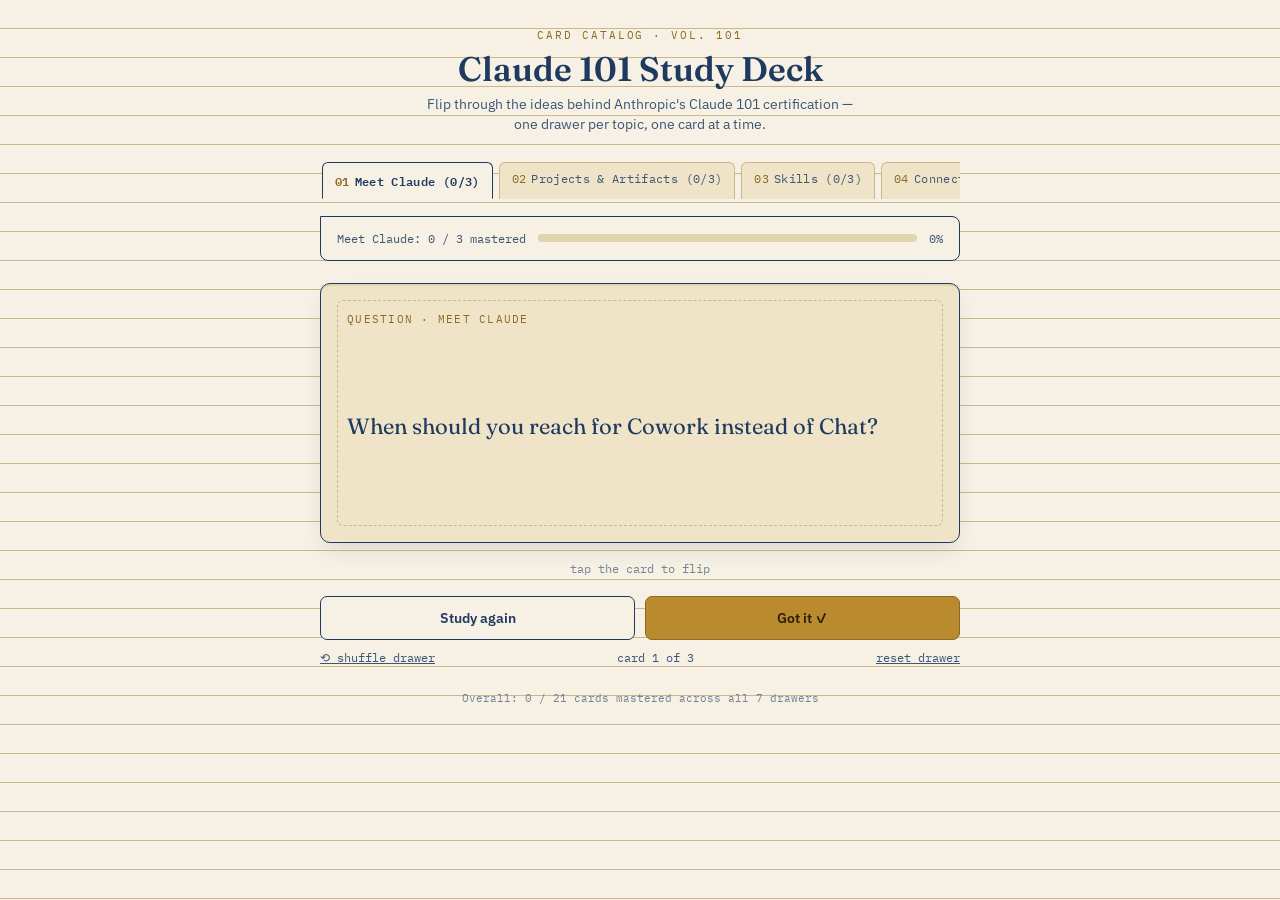
==== claude101_flashcards.html @ 0c4df015 "Add files via upload" ====
<!DOCTYPE html>
<html lang="en">
<head>
<meta charset="UTF-8">
<title>Claude 101 — Study Deck</title>
<style>
@import url('https://fonts.googleapis.com/css2?family=Fraunces:opsz,wght@9..144,400..700&family=IBM+Plex+Mono:wght@400;500;600&family=IBM+Plex+Sans:wght@400;500;600&display=swap');

:root{
  --paper: #F6F1E4;
  --card-stock: #EFE4C8;
  --card-stock-dark: #E2D4AC;
  --ink: #1F3A5F;
  --ink-soft: #3C5675;
  --brass: #B98A2E;
  --brass-dark: #8C6A22;
  --stamp: #8B3A3A;
  --stamp-glow: rgba(139,58,58,0.18);
  --line: #C9B98A;
  --shadow: rgba(31,58,95,0.18);
}

*{box-sizing:border-box;}
html,body{margin:0;padding:0;}
body{
  background:
    linear-gradient(var(--line) 1px, transparent 1px) 0 28px / 100% 29px,
    var(--paper);
  font-family:'IBM Plex Sans', sans-serif;
  color:var(--ink);
  min-height:100vh;
  padding:28px 16px 60px;
}

.wrap{max-width:640px;margin:0 auto;}

/* ---- Header: catalog drawer label ---- */
.header{
  text-align:center;
  margin-bottom:22px;
}
.eyebrow{
  font-family:'IBM Plex Mono', monospace;
  font-size:11px;
  letter-spacing:0.18em;
  text-transform:uppercase;
  color:var(--brass-dark);
  margin-bottom:6px;
}
.title{
  font-family:'Fraunces', serif;
  font-size:34px;
  font-weight:600;
  font-variation-settings: 'opsz' 40;
  color:var(--ink);
  margin:0 0 4px;
}
.subtitle{
  font-size:13.5px;
  color:var(--ink-soft);
  max-width:440px;
  margin:0 auto;
  line-height:1.5;
}

/* ---- Drawer tabs (categories) ---- */
.tabs{
  display:flex;
  gap:6px;
  overflow-x:auto;
  padding:4px 2px 12px;
  margin-bottom:6px;
  scrollbar-width:none;
}
.tabs::-webkit-scrollbar{display:none;}
.tab{
  flex:0 0 auto;
  font-family:'IBM Plex Mono', monospace;
  font-size:11.5px;
  letter-spacing:0.03em;
  padding:8px 12px 7px;
  background:var(--card-stock);
  border:1px solid var(--line);
  border-bottom:none;
  border-radius:6px 6px 0 0;
  color:var(--ink-soft);
  cursor:pointer;
  position:relative;
  top:1px;
  white-space:nowrap;
  transition:background .15s, color .15s;
}
.tab .n{color:var(--brass-dark); margin-right:5px;}
.tab.active{
  background:var(--paper);
  color:var(--ink);
  font-weight:600;
  border-color:var(--ink);
  border-bottom:1px solid var(--paper);
}
.tab:not(.active):hover{background:var(--card-stock-dark);}

/* ---- Progress rail ---- */
.progress-rail{
  border:1px solid var(--ink);
  border-radius:0 8px 8px 8px;
  background:var(--paper);
  padding:14px 16px;
  margin-bottom:22px;
  display:flex;
  align-items:center;
  gap:12px;
}
.progress-track{
  flex:1;
  height:8px;
  border-radius:4px;
  background:var(--card-stock-dark);
  overflow:hidden;
  position:relative;
}
.progress-fill{
  height:100%;
  background:var(--brass);
  border-radius:4px;
  transition:width .35s ease;
}
.progress-label{
  font-family:'IBM Plex Mono', monospace;
  font-size:12px;
  color:var(--ink-soft);
  white-space:nowrap;
}

/* ---- Flashcard ---- */
.stage{
  perspective:1600px;
  margin-bottom:18px;
}
.card{
  position:relative;
  width:100%;
  min-height:260px;
  transform-style:preserve-3d;
  transition:transform .5s cubic-bezier(.4,.2,.2,1);
  cursor:pointer;
}
.card.flipped{transform:rotateY(180deg);}
.face{
  position:absolute;
  inset:0;
  backface-visibility:hidden;
  border-radius:10px;
  border:1px solid var(--ink);
  background:var(--card-stock);
  box-shadow:0 10px 24px -8px var(--shadow), 0 2px 0 var(--card-stock-dark) inset;
  padding:28px 26px;
  display:flex;
  flex-direction:column;
}
.face::before{
  content:'';
  position:absolute;
  top:16px; left:16px; right:16px; bottom:16px;
  border:1px dashed var(--line);
  border-radius:6px;
  pointer-events:none;
}
.face-tag{
  font-family:'IBM Plex Mono', monospace;
  font-size:10.5px;
  letter-spacing:0.12em;
  text-transform:uppercase;
  color:var(--brass-dark);
  margin-bottom:14px;
}
.face-body{
  flex:1;
  display:flex;
  align-items:center;
  font-family:'Fraunces', serif;
  font-size:22px;
  line-height:1.4;
  color:var(--ink);
}
.face.back{transform:rotateY(180deg);}
.face.back .face-body{font-family:'IBM Plex Sans', sans-serif; font-size:16.5px; font-weight:400; line-height:1.6;}
.hint{
  text-align:center;
  font-size:11.5px;
  color:var(--ink-soft);
  font-family:'IBM Plex Mono', monospace;
  opacity:0.7;
  margin-bottom:20px;
}

/* ---- Mastery stamp ---- */
.stamp{
  position:absolute;
  top:14px; right:16px;
  font-family:'IBM Plex Mono', monospace;
  font-size:11px;
  font-weight:600;
  letter-spacing:0.1em;
  color:var(--stamp);
  border:2px solid var(--stamp);
  border-radius:4px;
  padding:3px 8px;
  transform:rotate(8deg) scale(0);
  transition:transform .3s cubic-bezier(.4,1.6,.5,1);
  background:var(--stamp-glow);
}
.stamp.show{transform:rotate(8deg) scale(1);}

/* ---- Controls ---- */
.controls{
  display:flex;
  gap:10px;
  margin-bottom:10px;
}
.btn{
  flex:1;
  font-family:'IBM Plex Sans', sans-serif;
  font-size:14px;
  font-weight:600;
  padding:12px 14px;
  border-radius:7px;
  border:1px solid var(--ink);
  background:var(--paper);
  color:var(--ink);
  cursor:pointer;
  transition:transform .1s, background .15s;
}
.btn:active{transform:scale(0.97);}
.btn.primary{
  background:var(--ink);
  color:var(--paper);
}
.btn.gold{
  background:var(--brass);
  border-color:var(--brass-dark);
  color:#2A1F08;
}
.btn:hover{filter:brightness(1.04);}
.utility-row{
  display:flex;
  justify-content:space-between;
  align-items:center;
  font-family:'IBM Plex Mono', monospace;
  font-size:12px;
  color:var(--ink-soft);
  margin-top:6px;
}
.link-btn{
  background:none;
  border:none;
  color:var(--ink-soft);
  text-decoration:underline;
  cursor:pointer;
  font-family:'IBM Plex Mono', monospace;
  font-size:12px;
  padding:0;
}
.link-btn:hover{color:var(--ink);}

/* ---- Completion banner ---- */
.done-banner{
  border:1px solid var(--ink);
  background:var(--card-stock);
  border-radius:10px;
  padding:26px;
  text-align:center;
  font-family:'Fraunces', serif;
}
.done-banner .big{font-size:24px; margin-bottom:8px;}
.done-banner .small{font-family:'IBM Plex Sans',sans-serif; font-size:13.5px; color:var(--ink-soft);}

/* ---- Overall stats footer ---- */
.footer-note{
  text-align:center;
  font-family:'IBM Plex Mono', monospace;
  font-size:11px;
  color:var(--ink-soft);
  opacity:0.7;
  margin-top:26px;
}

@media (prefers-reduced-motion: reduce){
  .card, .stamp, .progress-fill{transition:none !important;}
}
</style>
</head>
<body>
<div class="wrap">

  <div class="header">
    <div class="eyebrow">Card Catalog · Vol. 101</div>
    <h1 class="title">Claude 101 Study Deck</h1>
    <p class="subtitle">Flip through the ideas behind Anthropic's Claude&nbsp;101 certification — one drawer per topic, one card at a time.</p>
  </div>

  <div class="tabs" id="tabs"></div>

  <div class="progress-rail">
    <div class="progress-label" id="progressLabel">0 / 0</div>
    <div class="progress-track"><div class="progress-fill" id="progressFill" style="width:0%"></div></div>
    <div class="progress-label" id="progressPct">0%</div>
  </div>

  <div id="deckArea"></div>

  <div class="footer-note" id="overallNote">loading your deck…</div>
</div>

<script>
const CATEGORIES = [
  {
    id: "meet",
    label: "Meet Claude",
    cards: [
      {q:"What are the three main ways to work with Claude day-to-day?", a:"Chat for conversation and quick questions, Cowork for multi-step agentic work across files and tasks, and Code for delegating software development work."},
      {q:"When should you reach for Cowork instead of Chat?", a:"When a task spans many steps, files, and tool calls — research, analysis, or long-form work — rather than a single question and answer."},
      {q:"What is Claude Code built for?", a:"Delegating coding tasks — writing, debugging, and shipping code — from the terminal, an IDE, or the desktop app."}
    ]
  },
  {
    id: "projects",
    label: "Projects & Artifacts",
    cards: [
      {q:"What is a Project in Claude?", a:"A persistent workspace that holds context, instructions, and files so Claude stays consistent across many related conversations."},
      {q:"What is an Artifact?", a:"A standalone piece of content — a document, piece of code, diagram, or app — that Claude creates and that can be viewed, edited, and reused outside the chat."},
      {q:"Why use a Project for recurring work?", a:"It keeps the same background knowledge and style available every time, so you don't have to re-explain context in every new chat."}
    ]
  },
  {
    id: "skills",
    label: "Skills",
    cards: [
      {q:"What is a Skill in Claude?", a:"A packaged set of instructions and know-how for a specific task or format, so Claude reuses a tested workflow instead of relearning it each time."},
      {q:"How does a Skill differ from a one-off prompt?", a:"A Skill is saved, reusable, and shareable across a team, while a one-off prompt only helps in the current conversation."},
      {q:"Give an example of what a Skill might encode.", a:"Best practices for producing a specific file type — like the formatting rules for a polished Word document or slide deck."}
    ]
  },
  {
    id: "connectors",
    label: "Connectors",
    cards: [
      {q:"What is a Connector?", a:"An integration that lets Claude read from — and act on — an external app or service, like email, files, or messaging, on your behalf."},
      {q:"Name three common services people connect to Claude.", a:"Gmail, Google Drive, and Slack are common examples."},
      {q:"What's the difference between a read-only tool and an action tool?", a:"Read-only tools, like search, can run automatically. Tools that send, modify, or delete something usually ask for confirmation first."}
    ]
  },
  {
    id: "research",
    label: "Research & Search",
    cards: [
      {q:"What does Research mode do?", a:"It runs many searches and tool calls across sources to build a thorough answer to a broad or open-ended question."},
      {q:"What is Enterprise Search for?", a:"Searching across a company's own connected knowledge — documents, tickets, chats — instead of the open web."},
      {q:"When should you prefer one quick search over Research mode?", a:"When the question has a single clear factual answer, like a current price or a specific date."}
    ]
  },
  {
    id: "models",
    label: "Choosing a Model",
    cards: [
      {q:"What are the three model sizes to choose between?", a:"Opus (most capable), Sonnet (balanced), and Haiku (fastest and most cost-efficient)."},
      {q:"When is Haiku the right choice?", a:"For simple, high-volume, low-latency tasks where speed and cost matter more than maximum depth."},
      {q:"When is Opus the right choice?", a:"For the hardest, highest-stakes tasks that need the most careful reasoning."},
      {q:"What's a practical reason to pick Sonnet for everyday work?", a:"It balances quality with speed and cost for most day-to-day tasks, saving Opus for the hardest problems."}
    ]
  },
  {
    id: "permissions",
    label: "Permissions & Data",
    cards: [
      {q:"Why do permissions matter when connecting Claude to your tools?", a:"They control exactly what Claude can see and do in each app, limiting access to what's needed for the task at hand."},
      {q:"What should you do before an agent takes an irreversible action, like sending an email?", a:"Review and confirm it — actions that send, modify, or delete are typically gated behind a confirmation step."}
    ]
  }
];

let currentCat = 0;
let currentIdx = 0;
let flipped = false;
let order = [];
let progress = {}; // {catId: [masteredIndexes]}
const STORAGE_KEY = "claude101-progress-v1";

async function loadProgress(){
  try{
    const res = await window.storage.get(STORAGE_KEY, false);
    if(res && res.value){ progress = JSON.parse(res.value); }
  }catch(e){ progress = {}; }
  CATEGORIES.forEach(c => { if(!progress[c.id]) progress[c.id] = []; });
}
async function saveProgress(){
  try{ await window.storage.set(STORAGE_KEY, JSON.stringify(progress), false); }
  catch(e){ console.error("save failed", e); }
}

function shuffleOrder(len){
  const arr = Array.from({length: len}, (_,i)=>i);
  for(let i=arr.length-1;i>0;i--){
    const j = Math.floor(Math.random()*(i+1));
    [arr[i],arr[j]]=[arr[j],arr[i]];
  }
  return arr;
}

function renderTabs(){
  const tabsEl = document.getElementById("tabs");
  tabsEl.innerHTML = "";
  CATEGORIES.forEach((c, i) => {
    const mastered = progress[c.id]?.length || 0;
    const tab = document.createElement("div");
    tab.className = "tab" + (i===currentCat ? " active" : "");
    tab.innerHTML = `<span class="n">${String(i+1).padStart(2,'0')}</span>${c.label} (${mastered}/${c.cards.length})`;
    tab.onclick = () => { currentCat = i; currentIdx = 0; flipped = false; order = shuffleOrder(CATEGORIES[i].cards.length); render(); };
    tabsEl.appendChild(tab);
  });
}

function renderProgress(){
  const cat = CATEGORIES[currentCat];
  const masteredSet = new Set(progress[cat.id] || []);
  const total = cat.cards.length;
  const done = masteredSet.size;
  const pct = total ? Math.round((done/total)*100) : 0;
  document.getElementById("progressLabel").textContent = `${cat.label}: ${done} / ${total} mastered`;
  document.getElementById("progressFill").style.width = pct + "%";
  document.getElementById("progressPct").textContent = pct + "%";

  const totalAll = CATEGORIES.reduce((s,c)=>s+c.cards.length,0);
  const doneAll = CATEGORIES.reduce((s,c)=>s+(progress[c.id]?.length||0),0);
  document.getElementById("overallNote").textContent = `Overall: ${doneAll} / ${totalAll} cards mastered across all 7 drawers`;
}

function render(){
  renderTabs();
  renderProgress();
  const cat = CATEGORIES[currentCat];
  const deckArea = document.getElementById("deckArea");
  const masteredSet = new Set(progress[cat.id] || []);

  if(order.length !== cat.cards.length){ order = shuffleOrder(cat.cards.length); }

  // If all cards mastered in this category, show completion banner
  if(masteredSet.size === cat.cards.length){
    deckArea.innerHTML = `
      <div class="done-banner">
        <div class="big">🗂️ Drawer complete</div>
        <div class="small">You've mastered every card in "${cat.label}." Nice work.</div>
      </div>
      <div class="controls" style="margin-top:14px;">
        <button class="btn" id="reviewBtn">Review this drawer again</button>
        <button class="btn primary" id="nextCatBtn">Next drawer →</button>
      </div>
    `;
    document.getElementById("reviewBtn").onclick = () => {
      progress[cat.id] = [];
      saveProgress();
      currentIdx = 0;
      order = shuffleOrder(cat.cards.length);
      render();
    };
    document.getElementById("nextCatBtn").onclick = () => {
      currentCat = (currentCat + 1) % CATEGORIES.length;
      currentIdx = 0;
      flipped = false;
      order = shuffleOrder(CATEGORIES[currentCat].cards.length);
      render();
    };
    return;
  }

  // Skip to next unmastered card in order
  let safety = 0;
  while(masteredSet.has(order[currentIdx]) && safety < order.length + 2){
    currentIdx = (currentIdx + 1) % order.length;
    safety++;
  }

  const realIdx = order[currentIdx];
  const cardData = cat.cards[realIdx];
  const isMastered = masteredSet.has(realIdx);

  deckArea.innerHTML = `
    <div class="stage">
      <div class="card" id="flashcard">
        <div class="face front">
          <div class="face-tag">Question · ${cat.label}</div>
          <div class="face-body">${cardData.q}</div>
          ${isMastered ? '<div class="stamp show">MASTERED</div>' : ''}
        </div>
        <div class="face back">
          <div class="face-tag">Answer</div>
          <div class="face-body">${cardData.a}</div>
        </div>
      </div>
    </div>
    <div class="hint">tap the card to flip</div>
    <div class="controls">
      <button class="btn" id="againBtn">Study again</button>
      <button class="btn gold" id="gotItBtn">Got it ✓</button>
    </div>
    <div class="utility-row">
      <button class="link-btn" id="shuffleBtn">⟲ shuffle drawer</button>
      <span>card ${currentIdx+1} of ${cat.cards.length}</span>
      <button class="link-btn" id="resetBtn">reset drawer</button>
    </div>
  `;

  const cardEl = document.getElementById("flashcard");
  cardEl.classList.toggle("flipped", flipped);
  cardEl.onclick = () => { flipped = !flipped; cardEl.classList.toggle("flipped", flipped); };

  document.getElementById("gotItBtn").onclick = (e) => {
    e.stopPropagation();
    if(!progress[cat.id].includes(realIdx)){ progress[cat.id].push(realIdx); }
    saveProgress();
    flipped = false;
    currentIdx = (currentIdx + 1) % order.length;
    render();
  };
  document.getElementById("againBtn").onclick = (e) => {
    e.stopPropagation();
    flipped = false;
    currentIdx = (currentIdx + 1) % order.length;
    render();
  };
  document.getElementById("shuffleBtn").onclick = (e) => {
    e.stopPropagation();
    order = shuffleOrder(cat.cards.length);
    currentIdx = 0;
    flipped = false;
    render();
  };
  document.getElementById("resetBtn").onclick = (e) => {
    e.stopPropagation();
    progress[cat.id] = [];
    saveProgress();
    currentIdx = 0;
    flipped = false;
    order = shuffleOrder(cat.cards.length);
    render();
  };
}

(async function init(){
  await loadProgress();
  order = shuffleOrder(CATEGORIES[currentCat].cards.length);
  render();
})();
</script>
</body>
</html>
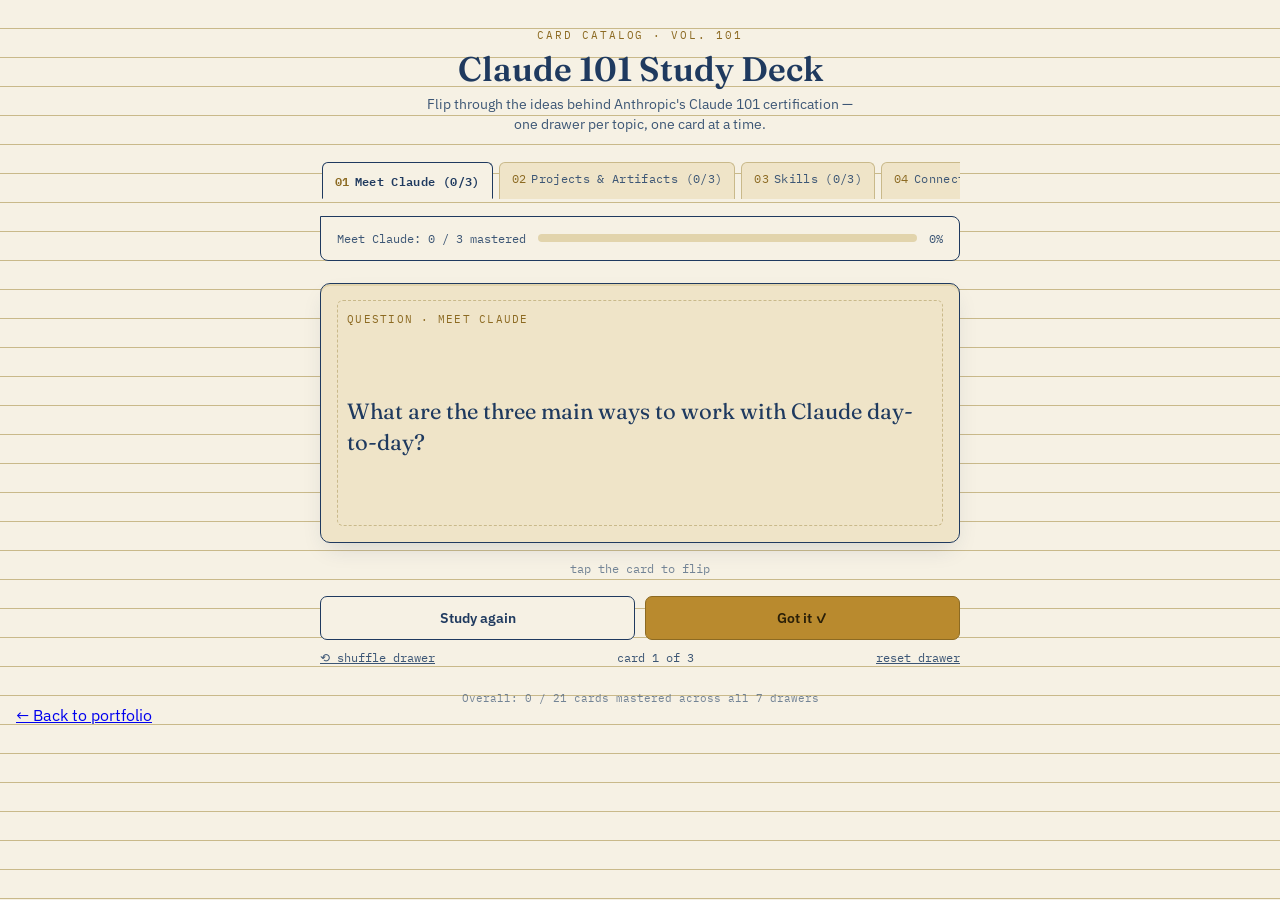
==== commit 4c4b85a6: "Update claude101_flashcards.html" ====
--- a/claude101_flashcards.html
+++ b/claude101_flashcards.html
@@ -552,5 +552,6 @@
   render();
 })();
 </script>
+   <a class='back' href='/'>← Back to portfolio</a>
 </body>
 </html>
